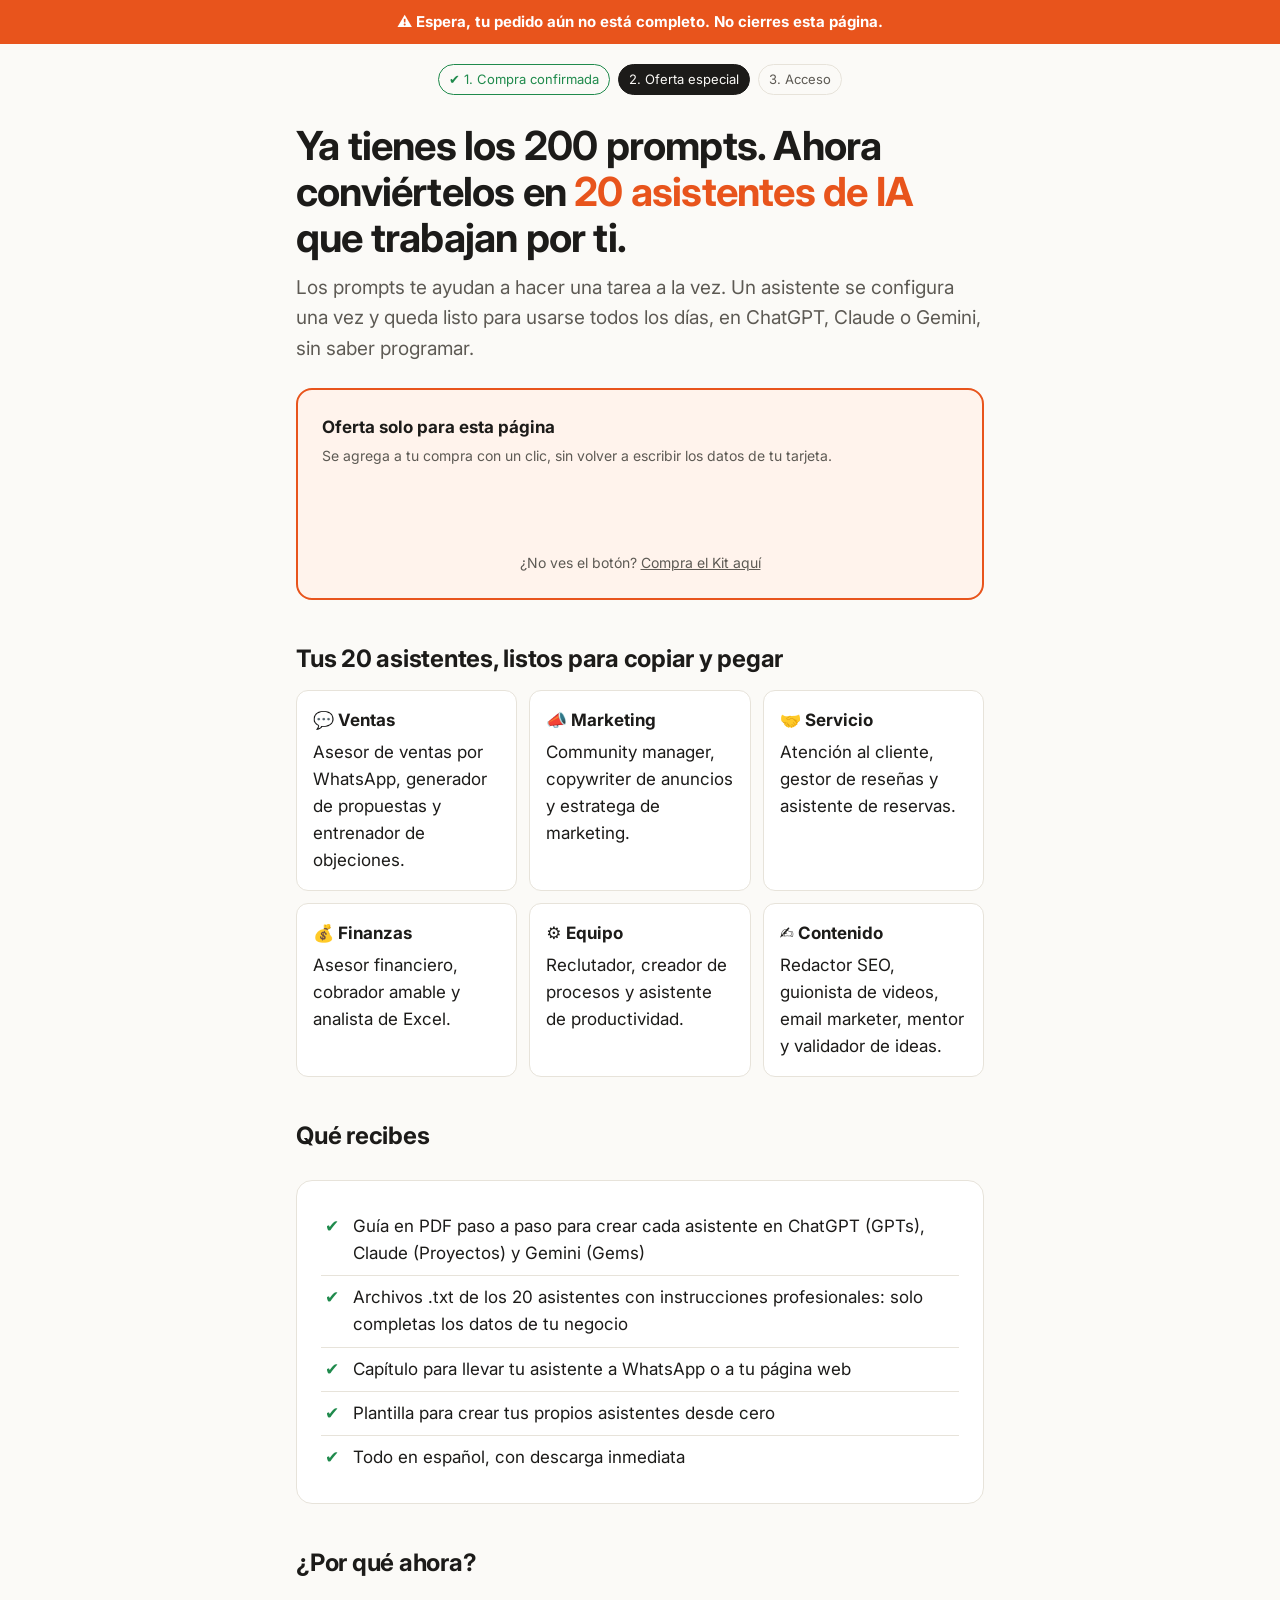
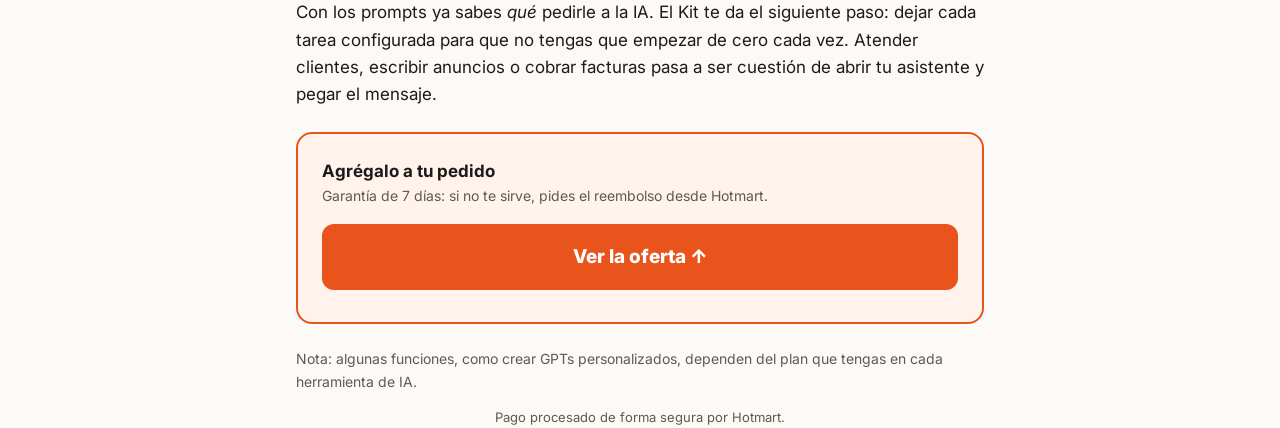
==== kit-asistentes-ia/index.html @ 7b1627e4 "Páginas de venta: upsell Kit IA y Plantilla Presupuesto Co-Authored-By: Claude Opus 5.5 <noreply@ant" ====
<!doctype html>
<html lang="es">
<head>
<meta charset="utf-8">
<meta name="viewport" content="width=device-width,initial-scale=1">
<meta name="robots" content="noindex">
<title>Oferta especial: Kit de 20 Asistentes de IA</title>
<meta name="description" content="Oferta única para quienes acaban de comprar los 200 Prompts de IA: convierte tus prompts en 20 asistentes que trabajan por tu negocio.">
<link rel="preconnect" href="https://fonts.googleapis.com">
<link href="https://fonts.googleapis.com/css2?family=Inter:wght@400;700;800&display=swap" rel="stylesheet">
<link rel="stylesheet" href="../assets/style.css">
</head>
<body>
<div class="bar">⚠️ Espera, tu pedido aún no está completo. No cierres esta página.</div>
<main class="wrap">
  <div class="steps"><span class="done">✔ 1. Compra confirmada</span><span class="now">2. Oferta especial</span><span>3. Acceso</span></div>

  <h1>Ya tienes los 200 prompts. Ahora conviértelos en <span style="color:var(--accent)">20 asistentes de IA</span> que trabajan por ti.</h1>
  <p class="lead">Los prompts te ayudan a hacer una tarea a la vez. Un asistente se configura una vez y queda listo para usarse todos los días, en ChatGPT, Claude o Gemini, sin saber programar.</p>

  <div class="card cta">
    <p style="margin:0 0 4px;font-weight:700">Oferta solo para esta página</p>
    <p class="small" style="margin:0">Se agrega a tu compra con un clic, sin volver a escribir los datos de tu tarjeta.</p>
    <div id="hotmart-sales-funnel"></div>
    <span class="fallback small">¿No ves el botón? <a href="https://pay.hotmart.com/L108281444J">Compra el Kit aquí</a></span>
  </div>

  <h2>Tus 20 asistentes, listos para copiar y pegar</h2>
  <div class="grid">
    <div class="tile"><b>💬 Ventas</b>Asesor de ventas por WhatsApp, generador de propuestas y entrenador de objeciones.</div>
    <div class="tile"><b>📣 Marketing</b>Community manager, copywriter de anuncios y estratega de marketing.</div>
    <div class="tile"><b>🤝 Servicio</b>Atención al cliente, gestor de reseñas y asistente de reservas.</div>
    <div class="tile"><b>💰 Finanzas</b>Asesor financiero, cobrador amable y analista de Excel.</div>
    <div class="tile"><b>⚙️ Equipo</b>Reclutador, creador de procesos y asistente de productividad.</div>
    <div class="tile"><b>✍️ Contenido</b>Redactor SEO, guionista de videos, email marketer, mentor y validador de ideas.</div>
  </div>

  <h2>Qué recibes</h2>
  <div class="card">
    <ul class="check">
      <li>Guía en PDF paso a paso para crear cada asistente en ChatGPT (GPTs), Claude (Proyectos) y Gemini (Gems)</li>
      <li>Archivos .txt de los 20 asistentes con instrucciones profesionales: solo completas los datos de tu negocio</li>
      <li>Capítulo para llevar tu asistente a WhatsApp o a tu página web</li>
      <li>Plantilla para crear tus propios asistentes desde cero</li>
      <li>Todo en español, con descarga inmediata</li>
    </ul>
  </div>

  <h2>¿Por qué ahora?</h2>
  <p>Con los prompts ya sabes <em>qué</em> pedirle a la IA. El Kit te da el siguiente paso: dejar cada tarea configurada para que no tengas que empezar de cero cada vez. Atender clientes, escribir anuncios o cobrar facturas pasa a ser cuestión de abrir tu asistente y pegar el mensaje.</p>

  <div class="card cta">
    <p style="margin:0;font-weight:700">Agrégalo a tu pedido</p>
    <p class="small" style="margin:0">Garantía de 7 días: si no te sirve, pides el reembolso desde Hotmart.</p>
    <a class="btn" href="#hotmart-sales-funnel" onclick="document.getElementById('hotmart-sales-funnel').scrollIntoView({behavior:'smooth'});return false;">Ver la oferta ↑</a>
  </div>

  <p class="small">Nota: algunas funciones, como crear GPTs personalizados, dependen del plan que tengas en cada herramienta de IA.</p>
</main>
<footer class="wrap">Pago procesado de forma segura por Hotmart.</footer>

<!-- HOTMART - Sales Funnel Widget -->
<script src="https://checkout.hotmart.com/lib/hotmart-checkout-elements.js"></script>
<script>
checkoutElements.init('salesFunnel').mount('#hotmart-sales-funnel')
</script>
<!-- HOTMART - Sales Funnel Widget -->
</body>
</html>
---- assets/style.css ----
:root{--bg:#fbfaf7;--ink:#1c1b19;--muted:#5d5a54;--card:#fff;--line:#e7e3da;--accent:#e8541c;--accent-ink:#fff;--ok:#1f8a4c;--soft:#fff3ec}
@media (prefers-color-scheme:dark){:root{--bg:#141311;--ink:#f3f1ec;--muted:#b3aea4;--card:#1d1c19;--line:#33302b;--soft:#2a1d16}}
*{box-sizing:border-box}
body{margin:0;background:var(--bg);color:var(--ink);font-family:"Inter",system-ui,-apple-system,Segoe UI,Roboto,sans-serif;line-height:1.6;font-size:17px}
.wrap{max-width:720px;margin:0 auto;padding:0 16px}
.bar{background:var(--accent);color:var(--accent-ink);text-align:center;font-weight:700;padding:10px 16px;font-size:15px}
.steps{display:flex;gap:8px;justify-content:center;margin:20px 0 0;font-size:13px;color:var(--muted);flex-wrap:wrap}
.steps span{padding:4px 10px;border-radius:99px;border:1px solid var(--line)}
.steps .done{color:var(--ok);border-color:var(--ok)}
.steps .now{background:var(--ink);color:var(--bg);border-color:var(--ink)}
h1{font-size:clamp(28px,6vw,40px);line-height:1.15;margin:28px 0 12px;letter-spacing:-.02em}
h2{font-size:24px;margin:40px 0 12px;letter-spacing:-.01em}
.lead{font-size:19px;color:var(--muted);margin:0 0 24px}
.card{background:var(--card);border:1px solid var(--line);border-radius:16px;padding:24px;margin:24px 0}
.cta{background:var(--soft);border:2px solid var(--accent)}
ul.check{list-style:none;padding:0;margin:0}
ul.check li{padding:8px 0 8px 32px;position:relative;border-bottom:1px solid var(--line)}
ul.check li:last-child{border-bottom:0}
ul.check li::before{content:"✔";position:absolute;left:4px;color:var(--ok);font-weight:700}
.price{font-size:15px;color:var(--muted)}
.price strong{font-size:30px;color:var(--ink);display:block;letter-spacing:-.01em}
.btn{display:block;width:100%;text-align:center;background:var(--accent);color:var(--accent-ink);font-weight:800;font-size:19px;padding:18px;border-radius:12px;text-decoration:none;margin:16px 0 8px}
.btn:hover{filter:brightness(1.05)}
.small{font-size:14px;color:var(--muted)}
.grid{display:grid;grid-template-columns:repeat(auto-fit,minmax(200px,1fr));gap:12px}
.tile{background:var(--card);border:1px solid var(--line);border-radius:12px;padding:16px}
.tile b{display:block;margin-bottom:4px}
#hotmart-sales-funnel{min-height:60px;margin:12px 0}
.fallback{display:block;text-align:center;margin-top:8px}
.fallback a{color:var(--muted)}
footer{padding:40px 0;color:var(--muted);font-size:13px;text-align:center}
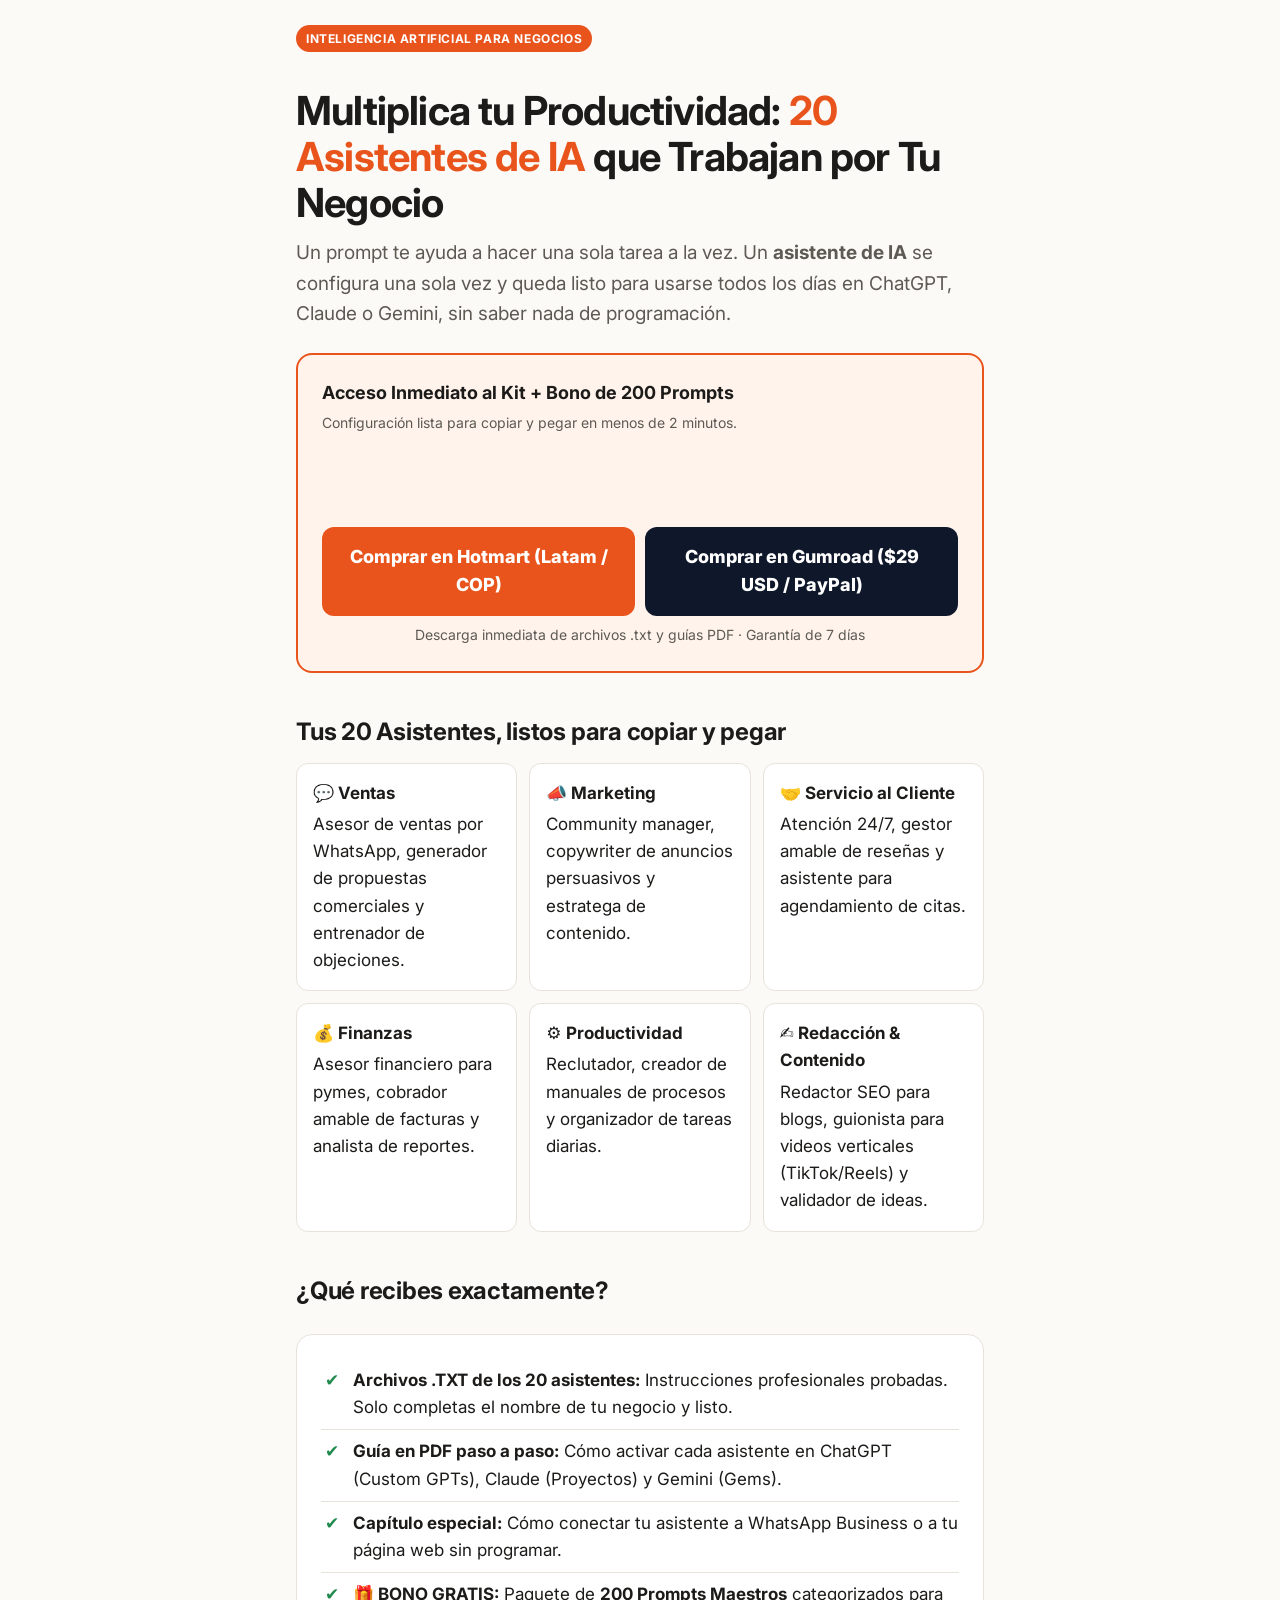
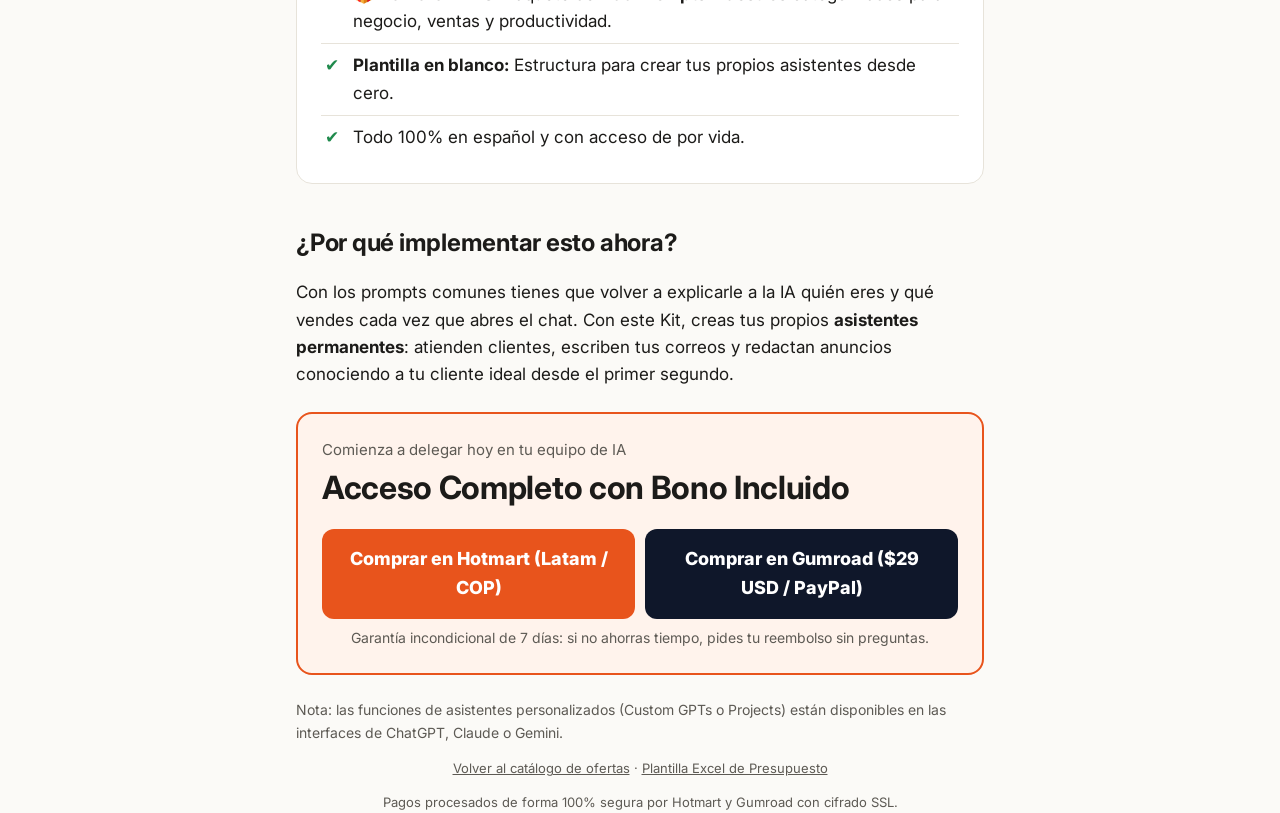
==== commit 04ebcf07: "Embudo optimizado: Lead Magnet gratis en Excel, doble checkout (USD/COP) y modo hibrido en Kit IA" ====
--- a/kit-asistentes-ia/index.html
+++ b/kit-asistentes-ia/index.html
@@ -3,67 +3,110 @@
 <head>
 <meta charset="utf-8">
 <meta name="viewport" content="width=device-width,initial-scale=1">
-<meta name="robots" content="noindex">
-<title>Oferta especial: Kit de 20 Asistentes de IA</title>
-<meta name="description" content="Oferta única para quienes acaban de comprar los 200 Prompts de IA: convierte tus prompts en 20 asistentes que trabajan por tu negocio.">
+<title>Kit de 20 Asistentes de IA para tu Negocio + Bono 200 Prompts</title>
+<meta name="description" content="Automatiza ventas, marketing, atención al cliente y finanzas en tu negocio con 20 asistentes de IA listos para usar en ChatGPT, Claude o Gemini.">
+<meta property="og:title" content="Kit de 20 Asistentes de IA para tu Negocio + Bono 200 Prompts">
+<meta property="og:description" content="20 Asistentes de Inteligencia Artificial listos para copiar y pegar. Ahorra horas de trabajo cada día.">
 <link rel="preconnect" href="https://fonts.googleapis.com">
 <link href="https://fonts.googleapis.com/css2?family=Inter:wght@400;700;800&display=swap" rel="stylesheet">
 <link rel="stylesheet" href="../assets/style.css">
 </head>
 <body>
-<div class="bar">⚠️ Espera, tu pedido aún no está completo. No cierres esta página.</div>
+<!-- Upsell dynamic bar: only shown if ?upsell=1 is in URL -->
+<div id="upsell-bar" class="bar" style="display:none">⚠️ Espera, tu pedido aún no está completo. No cierres esta página.</div>
+
 <main class="wrap">
-  <div class="steps"><span class="done">✔ 1. Compra confirmada</span><span class="now">2. Oferta especial</span><span>3. Acceso</span></div>
+  <div id="upsell-steps" class="steps" style="display:none">
+    <span class="done">✔ 1. Compra confirmada</span><span class="now">2. Oferta especial</span><span>3. Acceso</span>
+  </div>
 
-  <h1>Ya tienes los 200 prompts. Ahora conviértelos en <span style="color:var(--accent)">20 asistentes de IA</span> que trabajan por ti.</h1>
-  <p class="lead">Los prompts te ayudan a hacer una tarea a la vez. Un asistente se configura una vez y queda listo para usarse todos los días, en ChatGPT, Claude o Gemini, sin saber programar.</p>
+  <div style="margin-top:24px">
+    <span class="badge">Inteligencia Artificial para Negocios</span>
+  </div>
+
+  <h1 id="hero-title">Multiplica tu Productividad: <span style="color:var(--accent)">20 Asistentes de IA</span> que Trabajan por Tu Negocio</h1>
+  
+  <p class="lead" id="hero-lead">Un prompt te ayuda a hacer una sola tarea a la vez. Un <strong>asistente de IA</strong> se configura una sola vez y queda listo para usarse todos los días en ChatGPT, Claude o Gemini, sin saber nada de programación.</p>
 
   <div class="card cta">
-    <p style="margin:0 0 4px;font-weight:700">Oferta solo para esta página</p>
-    <p class="small" style="margin:0">Se agrega a tu compra con un clic, sin volver a escribir los datos de tu tarjeta.</p>
+    <p style="margin:0 0 4px;font-weight:700;font-size:18px">Acceso Inmediato al Kit + Bono de 200 Prompts</p>
+    <p class="small" style="margin:0 0 16px">Configuración lista para copiar y pegar en menos de 2 minutos.</p>
+
+    <!-- Hotmart Widget slot (if loaded in funnel) -->
     <div id="hotmart-sales-funnel"></div>
-    <span class="fallback small">¿No ves el botón? <a href="https://pay.hotmart.com/L108281444J">Compra el Kit aquí</a></span>
+
+    <div class="btn-group">
+      <a class="btn" href="https://pay.hotmart.com/L108281444J">Comprar en Hotmart (Latam / COP)</a>
+      <a class="btn btn-secondary" href="https://ricciulli8.gumroad.com/l/rhbbl">Comprar en Gumroad ($29 USD / PayPal)</a>
+    </div>
+    <p class="small" style="margin:4px 0 0;text-align:center">Descarga inmediata de archivos .txt y guías PDF · Garantía de 7 días</p>
   </div>
 
-  <h2>Tus 20 asistentes, listos para copiar y pegar</h2>
+  <h2>Tus 20 Asistentes, listos para copiar y pegar</h2>
   <div class="grid">
-    <div class="tile"><b>💬 Ventas</b>Asesor de ventas por WhatsApp, generador de propuestas y entrenador de objeciones.</div>
-    <div class="tile"><b>📣 Marketing</b>Community manager, copywriter de anuncios y estratega de marketing.</div>
-    <div class="tile"><b>🤝 Servicio</b>Atención al cliente, gestor de reseñas y asistente de reservas.</div>
-    <div class="tile"><b>💰 Finanzas</b>Asesor financiero, cobrador amable y analista de Excel.</div>
-    <div class="tile"><b>⚙️ Equipo</b>Reclutador, creador de procesos y asistente de productividad.</div>
-    <div class="tile"><b>✍️ Contenido</b>Redactor SEO, guionista de videos, email marketer, mentor y validador de ideas.</div>
+    <div class="tile"><b>💬 Ventas</b>Asesor de ventas por WhatsApp, generador de propuestas comerciales y entrenador de objeciones.</div>
+    <div class="tile"><b>📣 Marketing</b>Community manager, copywriter de anuncios persuasivos y estratega de contenido.</div>
+    <div class="tile"><b>🤝 Servicio al Cliente</b>Atención 24/7, gestor amable de reseñas y asistente para agendamiento de citas.</div>
+    <div class="tile"><b>💰 Finanzas</b>Asesor financiero para pymes, cobrador amable de facturas y analista de reportes.</div>
+    <div class="tile"><b>⚙️ Productividad</b>Reclutador, creador de manuales de procesos y organizador de tareas diarias.</div>
+    <div class="tile"><b>✍️ Redacción & Contenido</b>Redactor SEO para blogs, guionista para videos verticales (TikTok/Reels) y validador de ideas.</div>
   </div>
 
-  <h2>Qué recibes</h2>
+  <h2>¿Qué recibes exactamente?</h2>
   <div class="card">
     <ul class="check">
-      <li>Guía en PDF paso a paso para crear cada asistente en ChatGPT (GPTs), Claude (Proyectos) y Gemini (Gems)</li>
-      <li>Archivos .txt de los 20 asistentes con instrucciones profesionales: solo completas los datos de tu negocio</li>
-      <li>Capítulo para llevar tu asistente a WhatsApp o a tu página web</li>
-      <li>Plantilla para crear tus propios asistentes desde cero</li>
-      <li>Todo en español, con descarga inmediata</li>
+      <li><strong>Archivos .TXT de los 20 asistentes:</strong> Instrucciones profesionales probadas. Solo completas el nombre de tu negocio y listo.</li>
+      <li><strong>Guía en PDF paso a paso:</strong> Cómo activar cada asistente en ChatGPT (Custom GPTs), Claude (Proyectos) y Gemini (Gems).</li>
+      <li><strong>Capítulo especial:</strong> Cómo conectar tu asistente a WhatsApp Business o a tu página web sin programar.</li>
+      <li><strong>🎁 BONO GRATIS:</strong> Paquete de <strong>200 Prompts Maestros</strong> categorizados para negocio, ventas y productividad.</li>
+      <li><strong>Plantilla en blanco:</strong> Estructura para crear tus propios asistentes desde cero.</li>
+      <li>Todo 100% en español y con acceso de por vida.</li>
     </ul>
   </div>
 
-  <h2>¿Por qué ahora?</h2>
-  <p>Con los prompts ya sabes <em>qué</em> pedirle a la IA. El Kit te da el siguiente paso: dejar cada tarea configurada para que no tengas que empezar de cero cada vez. Atender clientes, escribir anuncios o cobrar facturas pasa a ser cuestión de abrir tu asistente y pegar el mensaje.</p>
+  <h2>¿Por qué implementar esto ahora?</h2>
+  <p>Con los prompts comunes tienes que volver a explicarle a la IA quién eres y qué vendes cada vez que abres el chat. Con este Kit, creas tus propios <strong>asistentes permanentes</strong>: atienden clientes, escriben tus correos y redactan anuncios conociendo a tu cliente ideal desde el primer segundo.</p>
 
   <div class="card cta">
-    <p style="margin:0;font-weight:700">Agrégalo a tu pedido</p>
-    <p class="small" style="margin:0">Garantía de 7 días: si no te sirve, pides el reembolso desde Hotmart.</p>
-    <a class="btn" href="#hotmart-sales-funnel" onclick="document.getElementById('hotmart-sales-funnel').scrollIntoView({behavior:'smooth'});return false;">Ver la oferta ↑</a>
+    <div class="price">
+      Comienza a delegar hoy en tu equipo de IA
+      <strong>Acceso Completo con Bono Incluido</strong>
+    </div>
+
+    <div class="btn-group">
+      <a class="btn" href="https://pay.hotmart.com/L108281444J">Comprar en Hotmart (Latam / COP)</a>
+      <a class="btn btn-secondary" href="https://ricciulli8.gumroad.com/l/rhbbl">Comprar en Gumroad ($29 USD / PayPal)</a>
+    </div>
+    <p class="small" style="margin:4px 0 0;text-align:center">Garantía incondicional de 7 días: si no ahorras tiempo, pides tu reembolso sin preguntas.</p>
   </div>
 
-  <p class="small">Nota: algunas funciones, como crear GPTs personalizados, dependen del plan que tengas en cada herramienta de IA.</p>
+  <p class="small">Nota: las funciones de asistentes personalizados (Custom GPTs o Projects) están disponibles en las interfaces de ChatGPT, Claude o Gemini.</p>
 </main>
-<footer class="wrap">Pago procesado de forma segura por Hotmart.</footer>
+
+<footer class="wrap">
+  <p><a href="../" style="color:inherit">Volver al catálogo de ofertas</a> · <a href="../presupuesto-personal/" style="color:inherit">Plantilla Excel de Presupuesto</a></p>
+  Pagos procesados de forma 100% segura por Hotmart y Gumroad con cifrado SSL.
+</footer>
+
+<!-- Dynamic Upsell mode logic -->
+<script>
+  const urlParams = new URLSearchParams(window.location.search);
+  if (urlParams.get('upsell') === '1') {
+    document.getElementById('upsell-bar').style.display = 'block';
+    document.getElementById('upsell-steps').style.display = 'flex';
+    document.getElementById('hero-title').innerHTML = 'Ya tienes los 200 prompts. Ahora conviértelos en <span style="color:var(--accent)">20 asistentes de IA</span> que trabajan por ti.';
+    document.getElementById('hero-lead').innerText = 'Los prompts te ayudan a hacer una tarea a la vez. Un asistente se configura una vez y queda listo para usarse todos los días, en ChatGPT, Claude o Gemini, sin saber programar.';
+  }
+</script>
 
 <!-- HOTMART - Sales Funnel Widget -->
 <script src="https://checkout.hotmart.com/lib/hotmart-checkout-elements.js"></script>
 <script>
-checkoutElements.init('salesFunnel').mount('#hotmart-sales-funnel')
+try {
+  checkoutElements.init('salesFunnel').mount('#hotmart-sales-funnel');
+} catch (e) {
+  // Widget optional in standalone view
+}
 </script>
-<!-- HOTMART - Sales Funnel Widget -->
 </body>
 </html>
--- a/assets/style.css
+++ b/assets/style.css
@@ -1,9 +1,11 @@
-:root{--bg:#fbfaf7;--ink:#1c1b19;--muted:#5d5a54;--card:#fff;--line:#e7e3da;--accent:#e8541c;--accent-ink:#fff;--ok:#1f8a4c;--soft:#fff3ec}
-@media (prefers-color-scheme:dark){:root{--bg:#141311;--ink:#f3f1ec;--muted:#b3aea4;--card:#1d1c19;--line:#33302b;--soft:#2a1d16}}
+:root{--bg:#fbfaf7;--ink:#1c1b19;--muted:#5d5a54;--card:#fff;--line:#e7e3da;--accent:#e8541c;--accent-ink:#fff;--ok:#1f8a4c;--soft:#fff3ec;--secondary:#0f172a;--free-bg:#f0fdf4;--free-border:#bbf7d0;--free-text:#166534}
+@media (prefers-color-scheme:dark){:root{--bg:#141311;--ink:#f3f1ec;--muted:#b3aea4;--card:#1d1c19;--line:#33302b;--soft:#2a1d16;--secondary:#334155;--free-bg:#052e16;--free-border:#15803d;--free-text:#86efac}}
 *{box-sizing:border-box}
 body{margin:0;background:var(--bg);color:var(--ink);font-family:"Inter",system-ui,-apple-system,Segoe UI,Roboto,sans-serif;line-height:1.6;font-size:17px}
 .wrap{max-width:720px;margin:0 auto;padding:0 16px}
 .bar{background:var(--accent);color:var(--accent-ink);text-align:center;font-weight:700;padding:10px 16px;font-size:15px}
+.badge{display:inline-block;padding:4px 10px;font-size:12px;font-weight:700;text-transform:uppercase;letter-spacing:.05em;border-radius:99px;background:var(--accent);color:#fff;margin-bottom:8px}
+.badge-free{background:var(--ok);color:#fff}
 .steps{display:flex;gap:8px;justify-content:center;margin:20px 0 0;font-size:13px;color:var(--muted);flex-wrap:wrap}
 .steps span{padding:4px 10px;border-radius:99px;border:1px solid var(--line)}
 .steps .done{color:var(--ok);border-color:var(--ok)}
@@ -13,18 +15,28 @@
 .lead{font-size:19px;color:var(--muted);margin:0 0 24px}
 .card{background:var(--card);border:1px solid var(--line);border-radius:16px;padding:24px;margin:24px 0}
 .cta{background:var(--soft);border:2px solid var(--accent)}
+.free-banner{background:var(--free-bg);border:1.5px solid var(--free-border);color:var(--free-text);border-radius:14px;padding:16px 20px;margin:20px 0}
+.free-banner a{color:inherit;font-weight:700;text-decoration:underline}
 ul.check{list-style:none;padding:0;margin:0}
 ul.check li{padding:8px 0 8px 32px;position:relative;border-bottom:1px solid var(--line)}
 ul.check li:last-child{border-bottom:0}
 ul.check li::before{content:"✔";position:absolute;left:4px;color:var(--ok);font-weight:700}
 .price{font-size:15px;color:var(--muted)}
-.price strong{font-size:30px;color:var(--ink);display:block;letter-spacing:-.01em}
-.btn{display:block;width:100%;text-align:center;background:var(--accent);color:var(--accent-ink);font-weight:800;font-size:19px;padding:18px;border-radius:12px;text-decoration:none;margin:16px 0 8px}
-.btn:hover{filter:brightness(1.05)}
+.price strong{font-size:32px;color:var(--ink);display:block;letter-spacing:-.01em}
+.price .converted{font-size:16px;color:var(--muted);font-weight:400;display:block;margin-top:2px}
+.btn-group{display:flex;flex-direction:column;gap:10px;margin:16px 0 8px}
+@media (min-width: 540px){.btn-group{flex-direction:row}}
+.btn{display:block;width:100%;text-align:center;background:var(--accent);color:var(--accent-ink);font-weight:800;font-size:18px;padding:16px 20px;border-radius:12px;text-decoration:none;transition:filter .15s ease}
+.btn:hover{filter:brightness(1.08)}
+.btn-secondary{background:var(--secondary);color:#fff}
+.btn-free{background:var(--ok);color:#fff}
 .small{font-size:14px;color:var(--muted)}
 .grid{display:grid;grid-template-columns:repeat(auto-fit,minmax(200px,1fr));gap:12px}
 .tile{background:var(--card);border:1px solid var(--line);border-radius:12px;padding:16px}
 .tile b{display:block;margin-bottom:4px}
+.preview-box{background:var(--card);border:1px solid var(--line);border-radius:12px;padding:16px;margin:16px 0;font-size:14px}
+.preview-row{display:flex;justify-content:space-between;padding:6px 0;border-bottom:1px dashed var(--line)}
+.preview-row:last-child{border-bottom:0;font-weight:700}
 #hotmart-sales-funnel{min-height:60px;margin:12px 0}
 .fallback{display:block;text-align:center;margin-top:8px}
 .fallback a{color:var(--muted)}
